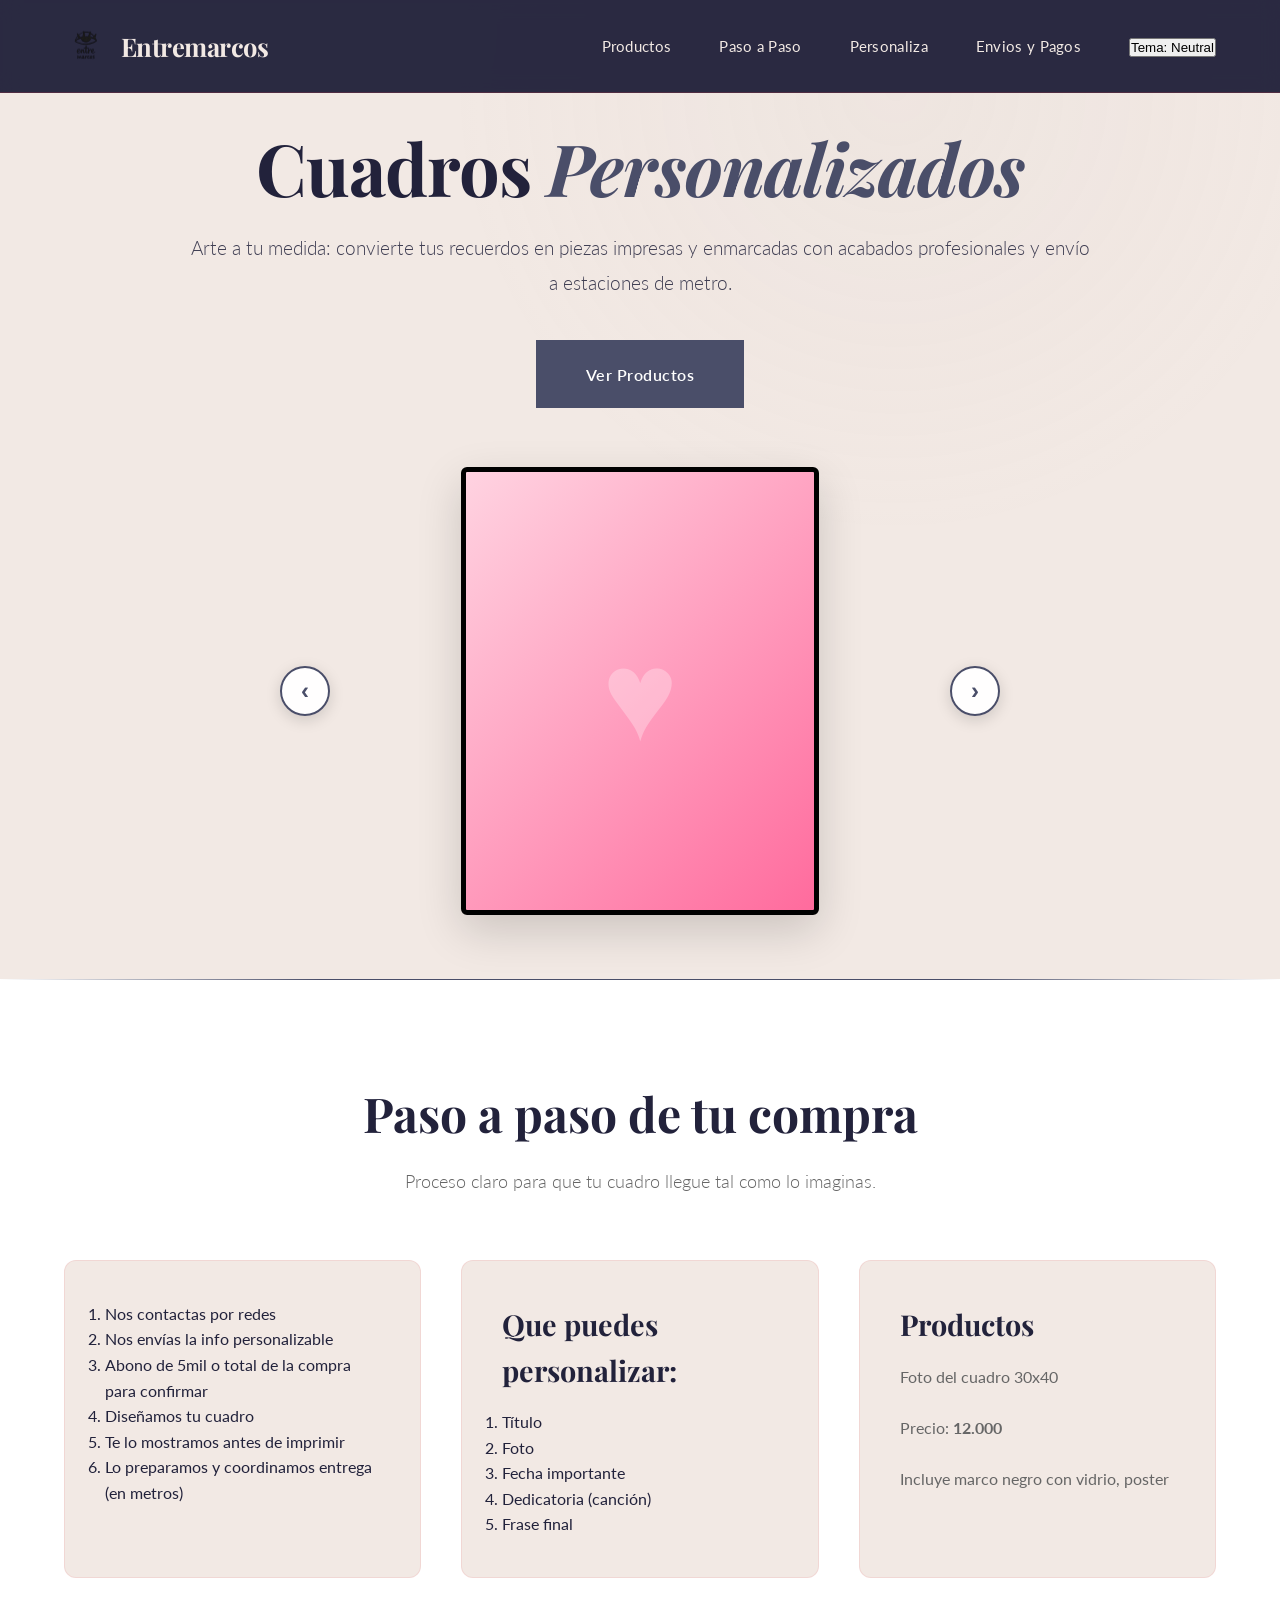
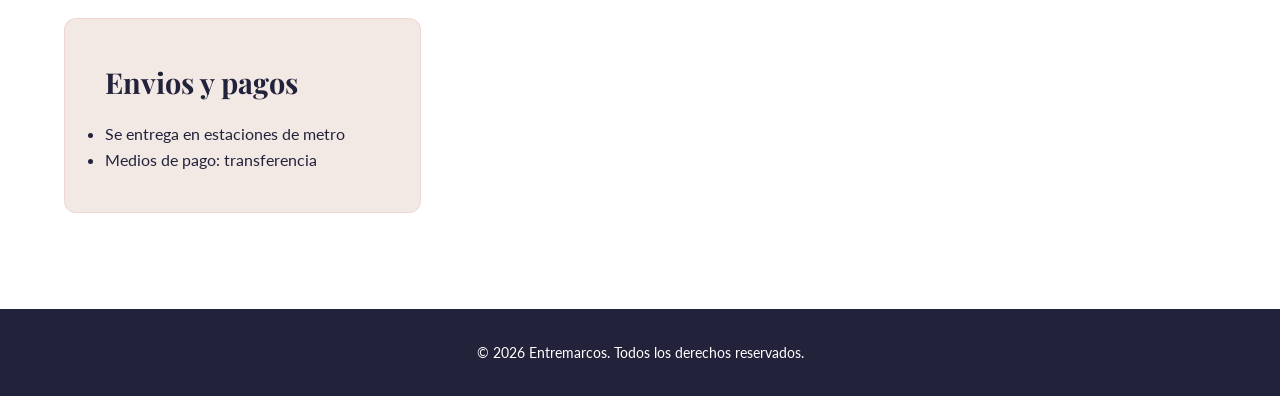
==== plain.html @ d3422915 "Modular style, new neutral page, and toggle for testing colors." ====
<!DOCTYPE html>
<html lang="es">
<head>
    <meta charset="UTF-8">
    <meta name="viewport" content="width=device-width, initial-scale=1.0">
    <title>Cuadros Personalizados - Versión Neutral</title>
    <link rel="preconnect" href="https://fonts.googleapis.com">
    <link rel="preconnect" href="https://fonts.gstatic.com" crossorigin>
    <link href="https://fonts.googleapis.com/css2?family=Playfair+Display:wght@400;600;700&family=Lato:wght@300;400;700&display=swap" rel="stylesheet">
    <link rel="stylesheet" href="styles.css">
    <link rel="stylesheet" href="styles-neutral.css" id="neutralTheme">
</head>
<body>
    <!-- Navigation -->
    <nav>
        <div class="nav-content">
            <a href="plain.html" class="logo" aria-label="Entremarcos - Inicio">
                <img src="images/logo.svg" alt="Logo Entremarcos" class="logo-img">
                <span class="logo-text">Entremarcos</span>
            </a>
            <ul class="nav-links">
                <li><a href="#productos">Productos</a></li>
                <li><a href="#como">Paso a Paso</a></li>
                <li><a href="#personaliza">Personaliza</a></li>
                <li><a href="#envios">Envios y Pagos</a></li>
                <li><button id="themeToggle" class="theme-toggle" aria-pressed="true">Tema: Neutral</button></li>
            </ul>
        </div>
    </nav>

    <!-- Hero Section (neutral) -->
    <section class="hero">
        <div class="hero-content">
            <div class="hero-text">
                <h1>Cuadros <span class="accent">Personalizados</span></h1>
                <p>Arte a tu medida: convierte tus recuerdos en piezas impresas y enmarcadas con acabados profesionales y envío a estaciones de metro.</p>
                <a href="#productos" class="cta-button">Ver Productos</a>

                <div class="hero-gallery">
                    <div class="carousel-3d">
                        <div class="carousel-container" id="carouselContainer">
                            <div class="carousel-slide placeholder">♥</div>
                        </div>
                        <div class="carousel-nav">
                            <button id="prevBtn" aria-label="Anterior">‹</button>
                            <button id="nextBtn" aria-label="Siguiente">›</button>
                        </div>
                    </div>
                </div>

            </div>
        </div>
    </section>

    <!-- Paso a Paso -->
    <section id="como" class="products">
        <div class="section-header">
            <h2>Paso a paso de tu compra</h2>
            <p>Proceso claro para que tu cuadro llegue tal como lo imaginas.</p>
        </div>
        <div class="product-grid">
            <div class="product-card">
                <ol>
                    <li>Nos contactas por redes</li>
                    <li>Nos envías la info personalizable</li>
                    <li>Abono de 5mil o total de la compra para confirmar</li>
                    <li>Diseñamos tu cuadro</li>
                    <li>Te lo mostramos antes de imprimir</li>
                    <li>Lo preparamos y coordinamos entrega (en metros)</li>
                </ol>
            </div>

            <div class="product-card" id="personaliza">
                <h3>Que puedes personalizar:</h3>
                <ol>
                    <li>Título</li>
                    <li>Foto</li>
                    <li>Fecha importante</li>
                    <li>Dedicatoria (canción)</li>
                    <li>Frase final</li>
                </ol>
            </div>

            <div class="product-card" id="productos">
                <h3>Productos</h3>
                <p>Foto del cuadro 30x40</p>
                <p>Precio: <strong>12.000</strong></p>
                <p>Incluye marco negro con vidrio, poster</p>
            </div>

            <div class="product-card" id="envios">
                <h3>Envios y pagos</h3>
                <ul>
                    <li>Se entrega en estaciones de metro</li>
                    <li>Medios de pago: transferencia</li>
                </ul>
            </div>
        </div>
    </section>

    <!-- Footer -->
    <footer>
        <p>&copy; 2026 Entremarcos. Todos los derechos reservados.</p>
    </footer>

    <script src="/inline-carousel.js"></script>

    <!-- Theme toggle script: toggles neutral stylesheet on/off and persists choice -->
    <script>
    (function(){
        function ensureNeutralLink(){
            let link = document.getElementById('neutralTheme');
            if(!link){
                link = document.createElement('link');
                link.rel = 'stylesheet';
                link.href = 'styles-neutral.css';
                link.id = 'neutralTheme';
                document.head.appendChild(link);
            }
            return link;
        }
        const neutralLink = ensureNeutralLink();
        const btn = document.getElementById('themeToggle');

        function safeGet(key, fallback){
            try { return localStorage.getItem(key) || fallback; }
            catch(e) { return fallback; }
        }
        function safeSet(key, value){
            try { localStorage.setItem(key, value); }
            catch(e) {}
        }

        function setTheme(theme, save = true){
            if(theme === 'valentine'){
                neutralLink.disabled = true;
                btn.textContent = 'Tema: San Valentín';
                btn.setAttribute('aria-pressed','false');
                document.documentElement.setAttribute('data-theme','valentine');
            } else {
                neutralLink.disabled = false;
                btn.textContent = 'Tema: Neutral';
                btn.setAttribute('aria-pressed','true');
                document.documentElement.setAttribute('data-theme','neutral');
            }
            if(save) safeSet('theme', theme);
        }

        btn.addEventListener('click', () => {
            const current = safeGet('theme', 'neutral');
            setTheme(current === 'neutral' ? 'valentine' : 'neutral');
        });

        window.addEventListener('storage', (e) => {
            if(e.key === 'theme' && e.newValue) setTheme(e.newValue, false);
        });

        // Apply saved theme on load (do not overwrite storage)
        const saved = safeGet('theme', 'neutral');
        setTheme(saved, false);
    })();
    </script>
</body>
</html>
---- styles.css ----
/* Main styles extracted from index.html
   Purpose: modularized for clarity and easier maintenance
*/
:root {
    --color-cream: #FFF5F7;
    --color-dark: #2C1810;
    --color-accent: #E63946;
    --color-accent-dark: #C1121F;
    --color-gold: #FFB3C1;
    --color-pastel-pink: #FFD3E1;
    --color-pastel-lavender: #F8D7DA;
    --color-rose: #FF6B9D;
    --font-display: 'Playfair Display', serif;
    --font-body: 'Lato', sans-serif;
}

* {
    margin: 0;
    padding: 0;
    box-sizing: border-box;
}

body {
    font-family: var(--font-body);
    background: var(--color-cream);
    color: var(--color-dark);
    overflow-x: hidden;
    line-height: 1.6;
}

/* Decorative background */
body::before {
    content: '';
    position: fixed;
    top: -50%;
    right: -10%;
    width: 80%;
    height: 120%;
    background: radial-gradient(circle at center, rgba(255, 179, 193, 0.15) 0%, transparent 70%);
    pointer-events: none;
    z-index: 0;
    animation: float 20s ease-in-out infinite;
}

/* Additional hearts decoration */
body::after {
    content: '♥';
    position: fixed;
    font-size: 200px;
    color: rgba(230, 57, 70, 0.03);
    top: 20%;
    left: 5%;
    pointer-events: none;
    z-index: 0;
    animation: pulse 4s ease-in-out infinite;
}

@keyframes pulse { 0%, 100% { transform: scale(1); opacity: 0.03; } 50% { transform: scale(1.1); opacity: 0.05; } }
@keyframes float { 0%, 100% { transform: translate(0, 0) rotate(0deg); } 33% { transform: translate(30px, -30px) rotate(2deg); } 66% { transform: translate(-20px, 20px) rotate(-2deg); } }

/* Navigation */
nav {
    position: fixed;
    top: 0;
    width: 100%;
    background: rgba(255, 245, 247, 0.95);
    backdrop-filter: blur(10px);
    padding: 1.5rem 5%;
    z-index: 1000;
    border-bottom: 1px solid rgba(230, 57, 70, 0.2);
    animation: slideDown 0.8s ease-out;
}

@keyframes slideDown { from { transform: translateY(-100%); opacity: 0; } to { transform: translateY(0); opacity: 1; } }

.nav-content { max-width: 1400px; margin: 0 auto; display: flex; justify-content: space-between; align-items: center; }
.logo { display: inline-flex; align-items: center; gap: 0.8rem; text-decoration: none; }
.logo-text { font-family: var(--font-display); font-size: 1.6rem; font-weight: 700; color: var(--color-dark); letter-spacing: -0.5px; }
.logo-img { display: block; height: 44px; width: auto; }
@media (max-width: 640px) { .logo-img { height: 34px; } .logo-text { font-size: 1.2rem; } }
.nav-links { display: flex; gap: 3rem; list-style: none; }
.nav-links a { color: var(--color-dark); text-decoration: none; font-weight: 400; font-size: 0.95rem; letter-spacing: 0.3px; transition: color 0.3s ease; position: relative; }
.nav-links a::after { content: ''; position: absolute; bottom: -5px; left: 0; width: 0; height: 2px; background: var(--color-accent); transition: width 0.3s ease; }
.nav-links a:hover { color: var(--color-accent); }
.nav-links a:hover::after { width: 100%; }

/* Promo Banner */
.promo-banner { position: sticky; top: 96px; left: 0; transform: none; background: linear-gradient(135deg, #E63946, #FF6B9D); color: white; padding: 0.8rem 2rem; border-radius: 0 0 8px 8px; z-index: 999; font-weight: 600; font-size: 0.95rem; box-shadow: 0 4px 15px rgba(230, 57, 70, 0.15); width: 100%; display: flex; justify-content: center; align-items: center; }
.promo-banner .promo-text { display: inline-block; max-width: 1200px; width: 100%; padding: 0 1rem; text-align: center; white-space: normal; }
@media (min-width: 641px) { .promo-banner { position: sticky; top: 96px; width: auto; left: 50%; transform: translateX(-50%); border-radius: 50px; padding: 0.8rem 2rem; max-width: 480px; } }
@media (max-width: 640px) { .promo-banner { top: 76px; border-radius: 0; padding: 0.6rem 1rem; box-shadow: none; } .promo-banner .promo-text { font-size: 0.95rem; } }

/* Hero Section */
.hero { position: relative; min-height: 100vh; display: flex; align-items: center; padding: 8rem 5% 4rem; overflow: hidden; }
.hero-content { max-width: 1100px; margin: 0 auto; width: 100%; display: grid; grid-template-columns: 1fr; gap: 2rem; align-items: center; position: relative; z-index: 1; }
.hero-text { text-align: center; max-width: 900px; margin: 0 auto; }
.hero-gallery { margin-top: 1.75rem; display: flex; justify-content: center; }
.hero-text { animation: fadeInUp 1s ease-out 0.3s both; }
@keyframes fadeInUp { from { opacity: 0; transform: translateY(40px); } to { opacity: 1; transform: translateY(0); } }
.hero h1 { font-family: var(--font-display); font-size: 4.5rem; font-weight: 700; line-height: 1.1; margin-bottom: 1.5rem; color: var(--color-dark); letter-spacing: -1px; }
.hero h1 .accent { color: var(--color-accent); font-style: italic; }
.hero p { font-size: 1.2rem; color: #555; margin-bottom: 2.5rem; font-weight: 300; line-height: 1.8; }
.cta-button { display: inline-block; padding: 1.2rem 3rem; background: var(--color-accent); color: white; text-decoration: none; font-weight: 600; letter-spacing: 0.5px; transition: all 0.4s ease; border: 2px solid var(--color-accent); position: relative; overflow: hidden; }
.cta-button::before { content: ''; position: absolute; top: 50%; left: 50%; width: 0; height: 0; background: var(--color-accent-dark); border-radius: 50%; transform: translate(-50%, -50%); transition: width 0.6s ease, height 0.6s ease; z-index: -1; }
.cta-button:hover::before { width: 400px; height: 400px; }
.cta-button:hover { transform: translateY(-2px); box-shadow: 0 10px 30px rgba(196, 133, 111, 0.3); }

/* Carrusel 3D Estilo Tarjetas Apiladas (ajustado para flujo y centrado) */
.hero-gallery { position: relative; width: 100%; height: auto; animation: fadeInUp 1s ease-out 0.6s both; display: flex; align-items: center; justify-content: center; padding: 1.5rem 0 0; }
.carousel-3d { position: relative; width: 100%; max-width: 760px; height: auto; perspective: 1400px; display: flex; justify-content: center; align-items: center; }
.carousel-container { position: relative; width: 100%; height: auto; min-height: 0; transform-style: preserve-3d; display: flex; justify-content: center; align-items: center; }
.carousel-slide { position: relative; width: clamp(220px, 28vw, 360px); aspect-ratio: 4 / 5; margin: 0 12px; background: #000; border: 5px solid #000; border-radius: 6px; overflow: hidden; box-shadow: 0 16px 45px rgba(0, 0, 0, 0.16); transition: all 0.45s cubic-bezier(0.22, 0.8, 0.35, 1); transform-style: preserve-3d; cursor: pointer; will-change: transform, opacity; display: flex; align-items: center; justify-content: center; }
/* inner wrapper to control padding and contain image */
.slide-inner { width: calc(100% - 12px); height: calc(100% - 12px); background: #fff; display: flex; align-items: center; justify-content: center; padding: 6px; box-sizing: border-box; }
.slide-inner img { max-width: 100%; max-height: 100%; object-fit: contain; display: block; background: transparent; }
.carousel-slide.placeholder { background: linear-gradient(135deg, #FFD3E1 0%, #FF6B9D 100%); display: flex; align-items: center; justify-content: center; font-size: 8rem; color: rgba(255, 255, 255, 0.3); }
/* Botones de navegación */
.carousel-nav { position: absolute; top: 50%; width: 100%; display: flex; justify-content: space-between; padding: 0 20px; transform: translateY(-50%); pointer-events: none; z-index: 100; }
.carousel-nav button { pointer-events: all; width: 50px; height: 50px; border-radius: 50%; background: rgba(255, 255, 255, 0.95); border: 2px solid var(--color-accent); color: var(--color-accent); font-size: 1.5rem; font-weight: bold; cursor: pointer; transition: all 0.3s ease; box-shadow: 0 4px 15px rgba(0, 0, 0, 0.15); display: flex; align-items: center; justify-content: center; }
.carousel-nav button:hover { background: var(--color-accent); color: white; transform: scale(1.1); box-shadow: 0 6px 20px rgba(230, 57, 70, 0.3); }
.carousel-nav button:active { transform: scale(0.95); }

/* Products Section */
.products {
    padding: 6rem 5%;
    background: white;
    position: relative;
}

.products::before {
    content: '';
    position: absolute;
    top: 0;
    left: 0;
    right: 0;
    height: 1px;
    background: linear-gradient(to right, transparent, var(--color-accent), var(--color-rose), var(--color-accent), transparent);
}

.section-header {
    text-align: center;
    max-width: 700px;
    margin: 0 auto 4rem;
}

.section-header h2 {
    font-family: var(--font-display);
    font-size: 3rem;
    margin-bottom: 1rem;
    color: var(--color-dark);
}

.section-header p {
    font-size: 1.1rem;
    color: #666;
    font-weight: 300;
}

.product-grid {
    display: grid;
    grid-template-columns: repeat(auto-fit, minmax(300px, 1fr));
    gap: 2.5rem;
    max-width: 1400px;
    margin: 0 auto;
}

.product-card {
    background: var(--color-cream);
    padding: 2.5rem;
    border-radius: 12px;
    transition: all 0.4s ease;
    border: 1px solid rgba(230, 57, 70, 0.1);
}

.product-card:hover {
    transform: translateY(-8px);
    box-shadow: 0 15px 40px rgba(230, 57, 70, 0.15);
}

.product-card h3 {
    font-family: var(--font-display);
    font-size: 1.8rem;
    margin-bottom: 1rem;
    color: var(--color-dark);
}

.product-card p {
    color: #666;
    margin-bottom: 1.5rem;
    line-height: 1.7;
}

.product-features {
    list-style: none;
    padding: 0;
}

.product-features li {
    padding: 0.6rem 0;
    padding-left: 1.5rem;
    position: relative;
    color: #555;
}

.product-features li::before {
    content: '♥';
    position: absolute;
    left: 0;
    color: var(--color-accent);
    font-size: 0.9rem;
}

/* Social Section */
.social {
    padding: 6rem 5%;
    background: linear-gradient(135deg, var(--color-pastel-pink) 0%, var(--color-pastel-lavender) 100%);
    text-align: center;
}

.social-content {
    max-width: 800px;
    margin: 0 auto;
}

.social h2 {
    font-family: var(--font-display);
    font-size: 3rem;
    margin-bottom: 1rem;
    color: var(--color-dark);
}

.social p {
    font-size: 1.2rem;
    color: #555;
    margin-bottom: 3rem;
}

.social-links {
    display: flex;
    justify-content: center;
    gap: 2rem;
    flex-wrap: wrap;
}

.social-link {
    display: flex;
    align-items: center;
    gap: 0.8rem;
    padding: 1rem 2rem;
    background: white;
    color: var(--color-dark);
    text-decoration: none;
    border-radius: 50px;
    font-weight: 600;
    transition: all 0.3s ease;
    box-shadow: 0 4px 15px rgba(0, 0, 0, 0.1);
}

.social-link:hover {
    transform: translateY(-5px);
    box-shadow: 0 8px 25px rgba(230, 57, 70, 0.2);
    background: var(--color-accent);
    color: white;
}

.social-icon {
    width: 24px;
    height: 24px;
    fill: currentColor;
}

/* Footer */
footer {
    background: var(--color-dark);
    color: white;
    text-align: center;
    padding: 2rem;
    font-size: 0.9rem;
}

/* Responsive Design */
@media (max-width: 968px) {
    .hero-content { grid-template-columns: 1fr; gap: 2.5rem; }
    .hero h1 { font-size: 3rem; }
    .hero-gallery { padding-top: 1rem; }
    .carousel-3d { max-width: 620px; }
    .carousel-slide { width: clamp(200px, 36vw, 320px); aspect-ratio: 4 / 5; }
}

@media (max-width: 640px) {
    .hero { padding: 6rem 5% 3rem; }
    .hero h1 { font-size: 2.5rem; }
    .hero p { font-size: 1rem; }
    .hero-gallery { padding-top: 0.75rem; }
    .carousel-3d { max-width: 360px; }
    .carousel-slide { width: clamp(180px, 66vw, 260px); aspect-ratio: 4 / 5; border-width: 4px; }
    .carousel-nav button { width: 40px; height: 40px; font-size: 1.2rem; }
    .carousel-nav { padding: 0 10px; }
}
---- styles-neutral.css ----
/* Neutral palette overrides for plain.html
   Palette provided by user:
   - #22223B (dark)
   - #4A4E69
   - #9A8C98
   - #C9ADA7
   - #F2E9E4 (light)
*/
:root {
    --color-cream: #F2E9E4;
    --color-dark: #22223B;
    --color-accent: #4A4E69;
    --color-accent-dark: #9A8C98;
    --color-gold: #C9ADA7;
    --color-pastel-pink: #C9ADA7; /* repurposed */
    --color-pastel-lavender: #9A8C98;
    --color-rose: #4A4E69;
}

/* Disable Valentine's decorative heart */
body::after { display: none !important; content: none !important; }

/* Subtle change to background decoration */
body::before {
    background: radial-gradient(circle at center, rgba(206, 190, 183, 0.08) 0%, transparent 60%);
}

/* Accent adjustments */
.cta-button { background: var(--color-accent); border-color: var(--color-accent); }
.cta-button::before { background: var(--color-accent-dark); }

/* Slightly darker nav on neutral page */
nav { background: rgba(34, 34, 59, 0.96); color: var(--color-cream); }
nav .logo-text, .nav-links a { color: var(--color-cream); }
nav .nav-links a::after { background: var(--color-accent); }

/* Product cards: softened background to the light tone */
.product-card { background: var(--color-cream); }

/* Headings color */
.section-header h2, .hero h1 { color: var(--color-dark); }

/* Ensure hero paragraph contrasts well */
.hero p { color: rgba(34,34,59,0.85); }

/* Tweak button hover */
.carousel-nav button { border-color: var(--color-accent); color: var(--color-accent); }
.carousel-nav button:hover { background: var(--color-accent); color: var(--color-cream); }

/* Small responsive tweak: ensure sticky top guidance matches main styles */
@media (max-width: 640px) {
    nav { padding: 1rem 4%; }
}
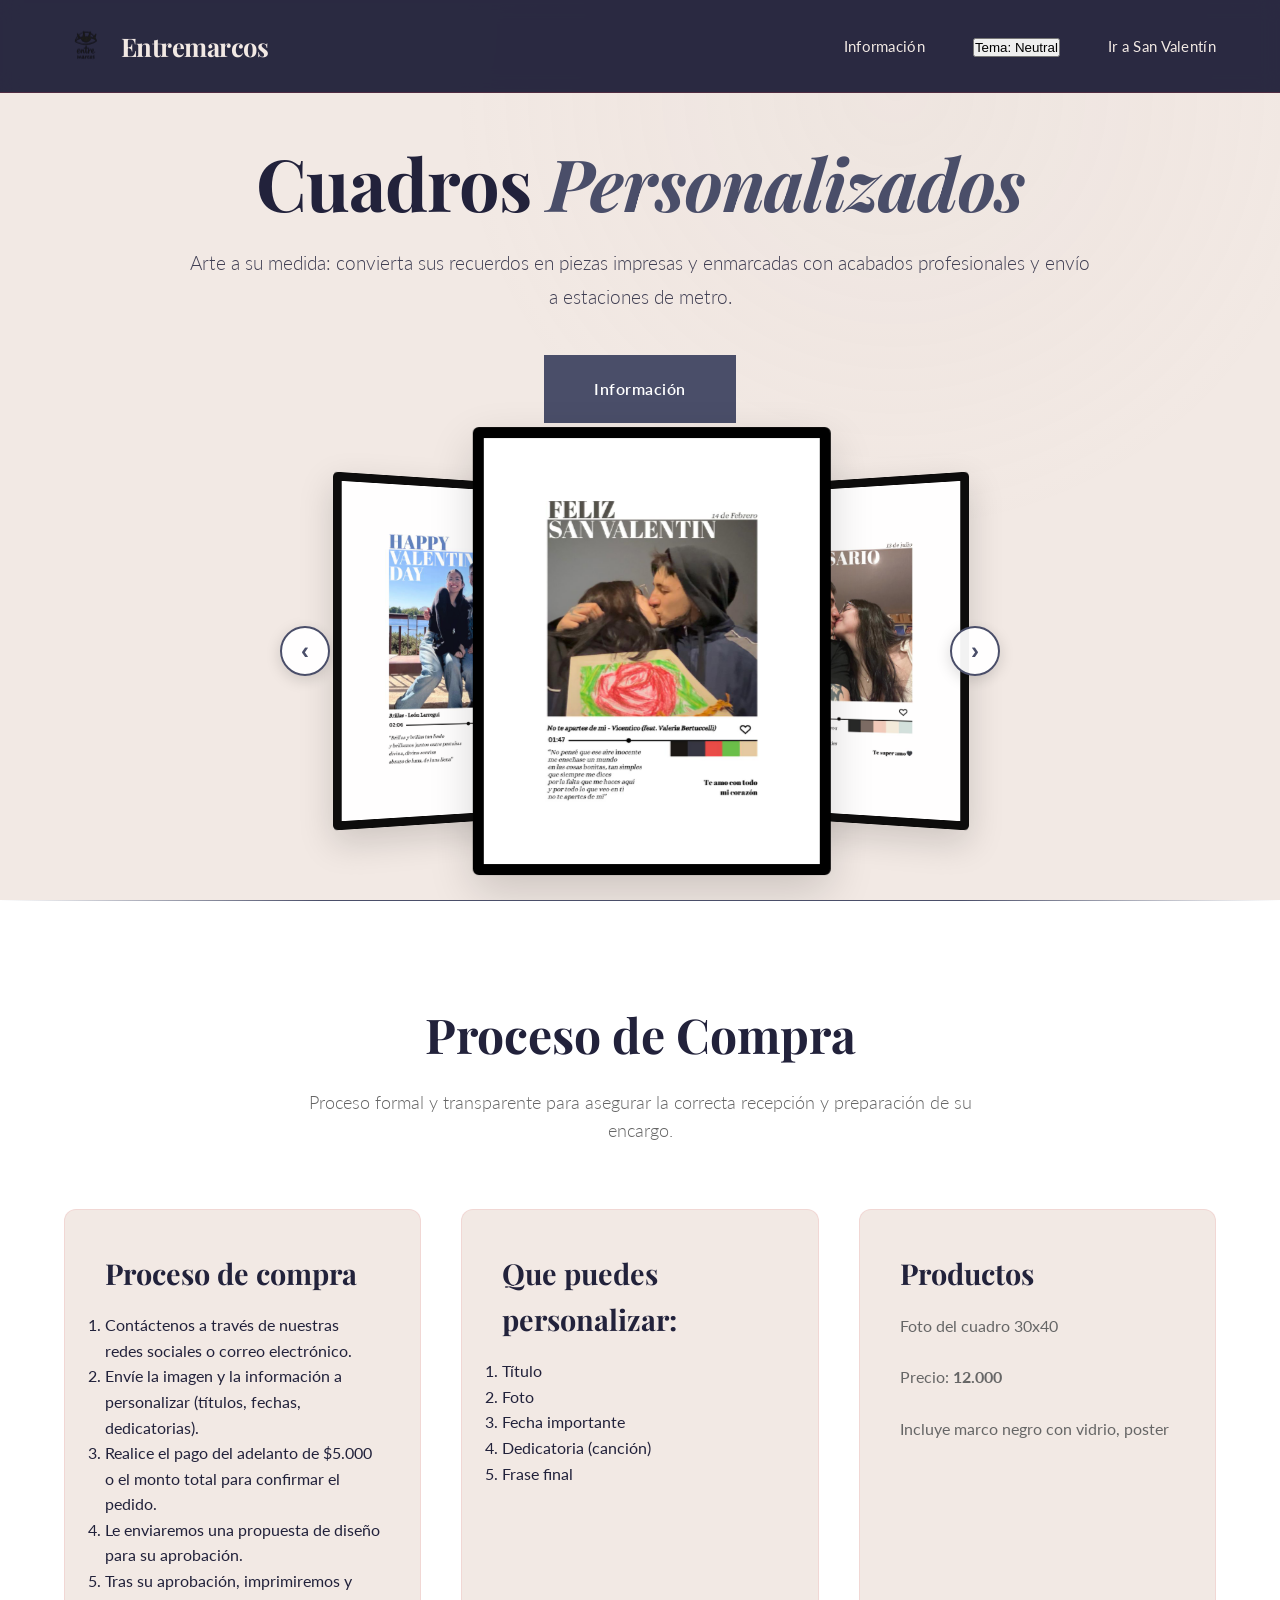
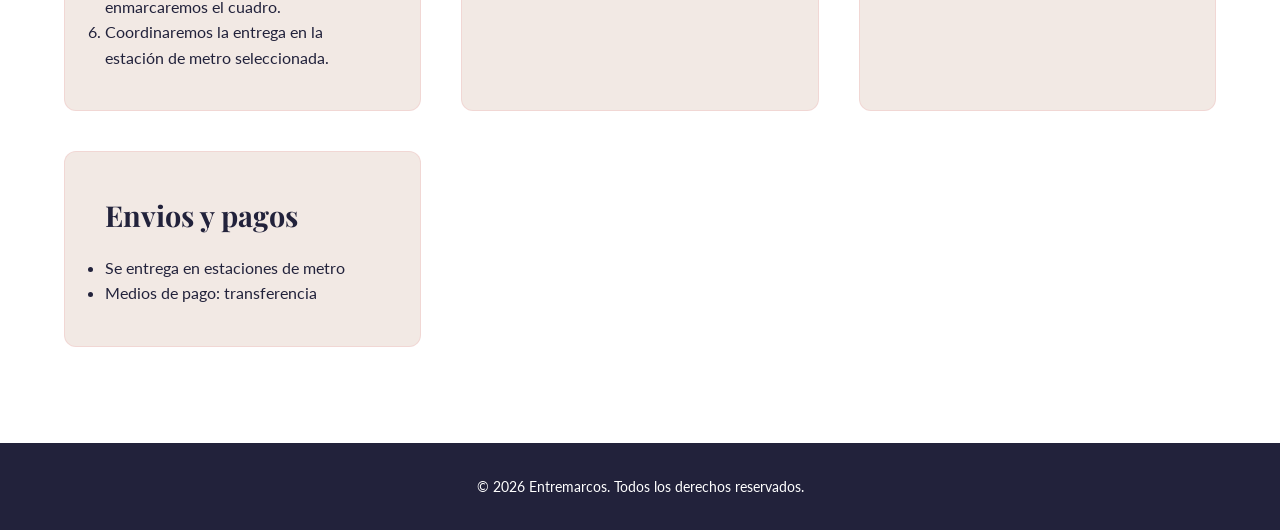
==== commit 59757d90: "Toggle between Plain and valentine themes, fix on carousel and some photos" ====
--- a/plain.html
+++ b/plain.html
@@ -19,11 +19,9 @@
                 <span class="logo-text">Entremarcos</span>
             </a>
             <ul class="nav-links">
-                <li><a href="#productos">Productos</a></li>
-                <li><a href="#como">Paso a Paso</a></li>
-                <li><a href="#personaliza">Personaliza</a></li>
-                <li><a href="#envios">Envios y Pagos</a></li>
+                <li><a href="#informacion">Información</a></li>
                 <li><button id="themeToggle" class="theme-toggle" aria-pressed="true">Tema: Neutral</button></li>
+                <li><a href="index.html" class="nav-redirect">Ir a San Valentín</a></li>
             </ul>
         </div>
     </nav>
@@ -33,8 +31,8 @@
         <div class="hero-content">
             <div class="hero-text">
                 <h1>Cuadros <span class="accent">Personalizados</span></h1>
-                <p>Arte a tu medida: convierte tus recuerdos en piezas impresas y enmarcadas con acabados profesionales y envío a estaciones de metro.</p>
-                <a href="#productos" class="cta-button">Ver Productos</a>
+                <p>Arte a su medida: convierta sus recuerdos en piezas impresas y enmarcadas con acabados profesionales y envío a estaciones de metro.</p>
+                <a href="#informacion" class="cta-button">Información</a>
 
                 <div class="hero-gallery">
                     <div class="carousel-3d">
@@ -52,21 +50,22 @@
         </div>
     </section>
 
-    <!-- Paso a Paso -->
-    <section id="como" class="products">
+    <!-- Información / Proceso -->
+    <section id="informacion" class="products">
         <div class="section-header">
-            <h2>Paso a paso de tu compra</h2>
-            <p>Proceso claro para que tu cuadro llegue tal como lo imaginas.</p>
+            <h2>Proceso de Compra</h2>
+            <p>Proceso formal y transparente para asegurar la correcta recepción y preparación de su encargo.</p>
         </div>
         <div class="product-grid">
             <div class="product-card">
+                <h3>Proceso de compra</h3>
                 <ol>
-                    <li>Nos contactas por redes</li>
-                    <li>Nos envías la info personalizable</li>
-                    <li>Abono de 5mil o total de la compra para confirmar</li>
-                    <li>Diseñamos tu cuadro</li>
-                    <li>Te lo mostramos antes de imprimir</li>
-                    <li>Lo preparamos y coordinamos entrega (en metros)</li>
+                    <li>Contáctenos a través de nuestras redes sociales o correo electrónico.</li>
+                    <li>Envíe la imagen y la información a personalizar (títulos, fechas, dedicatorias).</li>
+                    <li>Realice el pago del adelanto de $5.000 o el monto total para confirmar el pedido.</li>
+                    <li>Le enviaremos una propuesta de diseño para su aprobación.</li>
+                    <li>Tras su aprobación, imprimiremos y enmarcaremos el cuadro.</li>
+                    <li>Coordinaremos la entrega en la estación de metro seleccionada.</li>
                 </ol>
             </div>
 
